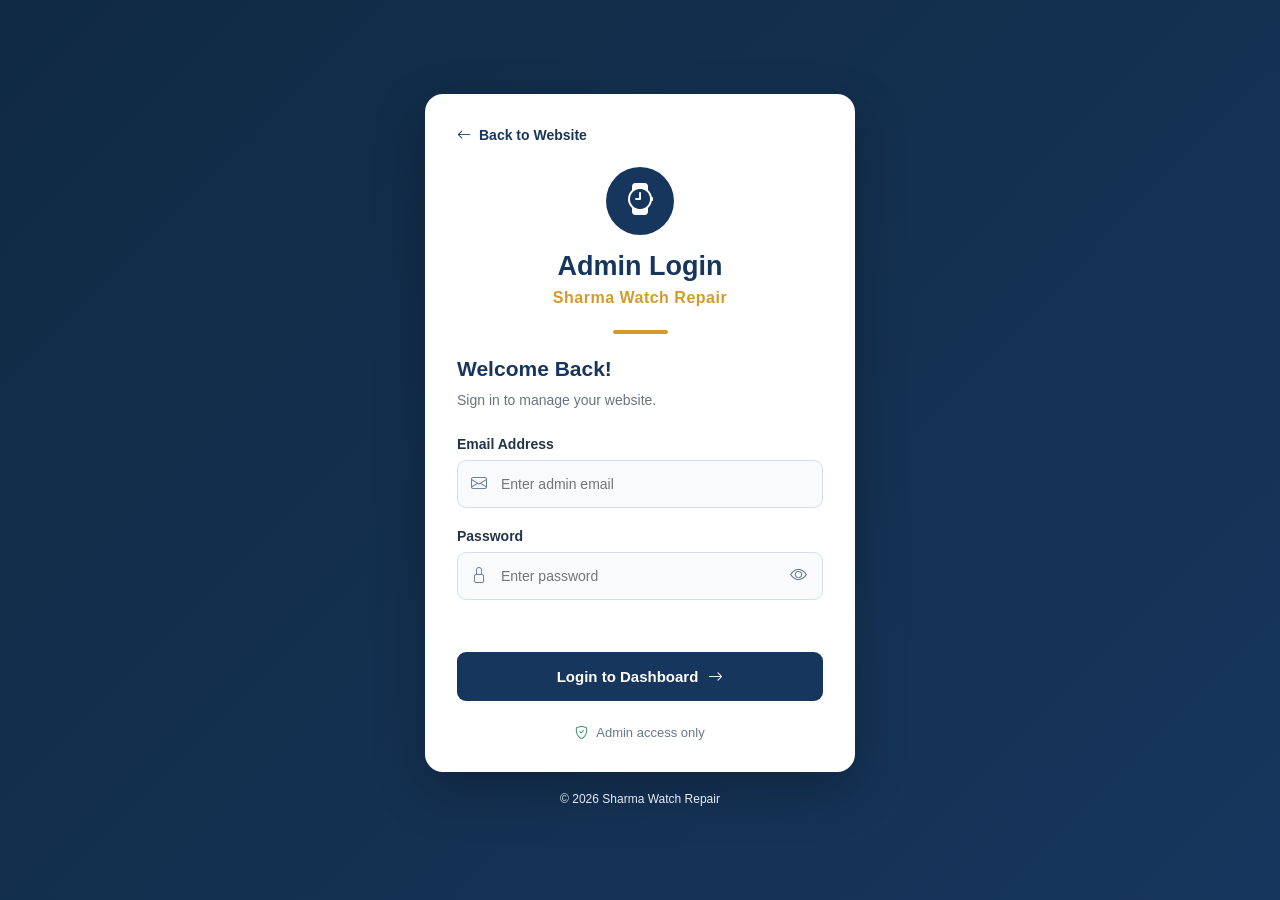
==== admin/dashboard.html @ 1440510a "Add admin login and dashboard" ====
<!DOCTYPE html>
<html lang="en">
<head>
    <meta charset="UTF-8">
    <meta name="viewport" content="width=device-width, initial-scale=1.0">
    <title>Admin Dashboard | Sharma Watch Repair</title>

    <link rel="stylesheet"
          href="https://cdn.jsdelivr.net/npm/bootstrap-icons@1.11.3/font/bootstrap-icons.min.css">

    <link rel="stylesheet" href="dashboard.css">
    <script src="admin.js" defer></script>
</head>
<body class="dashboard-page">

    <header class="dashboard-header">
        <a href="../index.html" class="dashboard-brand">
            <span class="dashboard-logo">
                <i class="bi bi-watch"></i>
            </span>
            <span>
                <strong>Sharma Watch Repair</strong>
                <small>Admin Panel</small>
            </span>
        </a>

        <button type="button" id="logoutButton" class="logout-button">
            <i class="bi bi-box-arrow-right"></i>
            Logout
        </button>
    </header>

    <main class="dashboard-main">
        <section class="dashboard-welcome">
            <p class="welcome-label">ADMIN PANEL</p>
            <h1>Welcome to Dashboard</h1>
            <p>
                Manage your watch repair website from one place.
            </p>
        </section>

        <section class="dashboard-grid" aria-label="Admin options">

            <article class="dashboard-card">
                <div class="dashboard-card-icon icon-blue">
                    <i class="bi bi-images"></i>
                </div>
                <h2>Manage Gallery</h2>
                <p>View and organize your watch gallery.</p>
                <span class="card-status">Demo section</span>
            </article>

            <article class="dashboard-card">
                <div class="dashboard-card-icon icon-gold">
                    <i class="bi bi-tools"></i>
                </div>
                <h2>Repair Services</h2>
                <p>Review the services displayed on your website.</p>
                <span class="card-status">Demo section</span>
            </article>

            <article class="dashboard-card">
                <div class="dashboard-card-icon icon-green">
                    <i class="bi bi-telephone"></i>
                </div>
                <h2>Contact Details</h2>
                <p>Review your website contact information.</p>
                <span class="card-status">Demo section</span>
            </article>

            <article class="dashboard-card">
                <div class="dashboard-card-icon icon-purple">
                    <i class="bi bi-gear"></i>
                </div>
                <h2>Website Settings</h2>
                <p>Plan changes to your website settings.</p>
                <span class="card-status">Demo section</span>
            </article>

        </section>

        <div class="demo-notice">
            <i class="bi bi-info-circle"></i>
            <p>
                <strong>Demo Dashboard:</strong>
                These cards are currently for display only.
                Gallery updates and other management features are not connected yet.
            </p>
        </div>
    </main>

    <footer class="dashboard-footer">
        &copy; 2026 Sharma Watch Repair. All rights reserved.
    </footer>

</body>
</html>
---- admin/dashboard.css ----
/* ===== Dashboard Page ===== */
* {
    box-sizing: border-box;
    margin: 0;
    padding: 0;
}

body.dashboard-page {
    min-height: 100vh;
    display: flex;
    flex-direction: column;
    font-family: Arial, Helvetica, sans-serif;
    background: #f3f6fa;
    color: #243447;
}

.dashboard-header {
    min-height: 82px;
    padding: 15px 6%;
    display: flex;
    align-items: center;
    justify-content: space-between;
    gap: 20px;
    background: #17365d;
    color: #ffffff;
    box-shadow: 0 3px 12px rgba(0, 0, 0, 0.12);
}

.dashboard-brand {
    display: flex;
    align-items: center;
    gap: 13px;
    color: #ffffff;
    text-decoration: none;
}

.dashboard-logo {
    width: 48px;
    height: 48px;
    display: flex;
    align-items: center;
    justify-content: center;
    background: #d49a2a;
    color: #102a43;
    border-radius: 12px;
    font-size: 25px;
}

.dashboard-brand strong,
.dashboard-brand small {
    display: block;
}

.dashboard-brand strong {
    font-size: 17px;
}

.dashboard-brand small {
    margin-top: 5px;
    color: #d8e3ef;
    font-size: 12px;
}

.logout-button {
    padding: 11px 16px;
    display: inline-flex;
    align-items: center;
    gap: 8px;
    border: 1px solid rgba(255, 255, 255, 0.45);
    border-radius: 8px;
    background: transparent;
    color: #ffffff;
    font-weight: 700;
    cursor: pointer;
    transition: background 0.2s, color 0.2s;
}

.logout-button:hover {
    background: #d49a2a;
    border-color: #d49a2a;
    color: #102a43;
}

.dashboard-main {
    width: 100%;
    max-width: 1250px;
    margin: 0 auto;
    padding: 45px 24px;
    flex: 1;
}

.dashboard-welcome {
    margin-bottom: 32px;
}

.welcome-label {
    margin-bottom: 10px;
    color: #b17a13;
    font-size: 12px;
    font-weight: 800;
    letter-spacing: 2px;
}

.dashboard-welcome h1 {
    margin-bottom: 12px;
    color: #17365d;
    font-size: clamp(26px, 4vw, 35px);
}

.dashboard-welcome > p:last-child {
    color: #6b7787;
    line-height: 1.7;
}

.dashboard-grid {
    display: grid;
    grid-template-columns: repeat(4, minmax(0, 1fr));
    gap: 22px;
}

.dashboard-card {
    min-height: 225px;
    padding: 25px 22px;
    background: #ffffff;
    border: 1px solid #e5eaf1;
    border-radius: 14px;
    box-shadow: 0 5px 18px rgba(23, 54, 93, 0.06);
    transition: transform 0.25s, box-shadow 0.25s;
}

.dashboard-card:hover {
    transform: translateY(-5px);
    box-shadow: 0 12px 28px rgba(23, 54, 93, 0.12);
}

.dashboard-card-icon {
    width: 52px;
    height: 52px;
    margin-bottom: 20px;
    display: flex;
    align-items: center;
    justify-content: center;
    border-radius: 12px;
    font-size: 25px;
}

.icon-blue {
    background: #e4efff;
    color: #235db0;
}

.icon-gold {
    background: #fff2d7;
    color: #a76e00;
}

.icon-green {
    background: #e0f6e9;
    color: #218653;
}

.icon-purple {
    background: #efe7ff;
    color: #7146b5;
}

.dashboard-card h2 {
    margin-bottom: 10px;
    color: #17365d;
    font-size: 18px;
}

.dashboard-card p {
    margin-bottom: 18px;
    color: #6b7787;
    font-size: 13px;
    line-height: 1.7;
}

.card-status {
    display: inline-block;
    padding: 6px 9px;
    border-radius: 5px;
    background: #f0f3f7;
    color: #647184;
    font-size: 11px;
    font-weight: 700;
}

.demo-notice {
    margin-top: 30px;
    padding: 18px;
    display: flex;
    align-items: flex-start;
    gap: 12px;
    background: #fff8e8;
    border: 1px solid #f1dfb8;
    border-radius: 10px;
    color: #71541b;
}

.demo-notice > i {
    margin-top: 2px;
    font-size: 20px;
}

.demo-notice p {
    font-size: 13px;
    line-height: 1.7;
}

.dashboard-footer {
    padding: 20px;
    background: #ffffff;
    color: #6b7787;
    text-align: center;
    font-size: 12px;
    border-top: 1px solid #e5eaf1;
}

/* Tablet */
@media (max-width: 1000px) {
    .dashboard-grid {
        grid-template-columns: repeat(2, minmax(0, 1fr));
    }
}

/* Mobile */
@media (max-width: 560px) {
    .dashboard-header {
        padding: 14px 16px;
    }

    .dashboard-brand {
        gap: 9px;
    }

    .dashboard-brand strong {
        font-size: 13px;
    }

    .dashboard-logo {
        width: 40px;
        height: 40px;
        font-size: 21px;
    }

    .logout-button {
        padding: 10px;
        font-size: 12px;
    }

    .dashboard-main {
        padding: 30px 16px;
    }

    .dashboard-grid {
        grid-template-columns: 1fr;
        gap: 16px;
    }

    .dashboard-card {
        min-height: auto;
    }
}
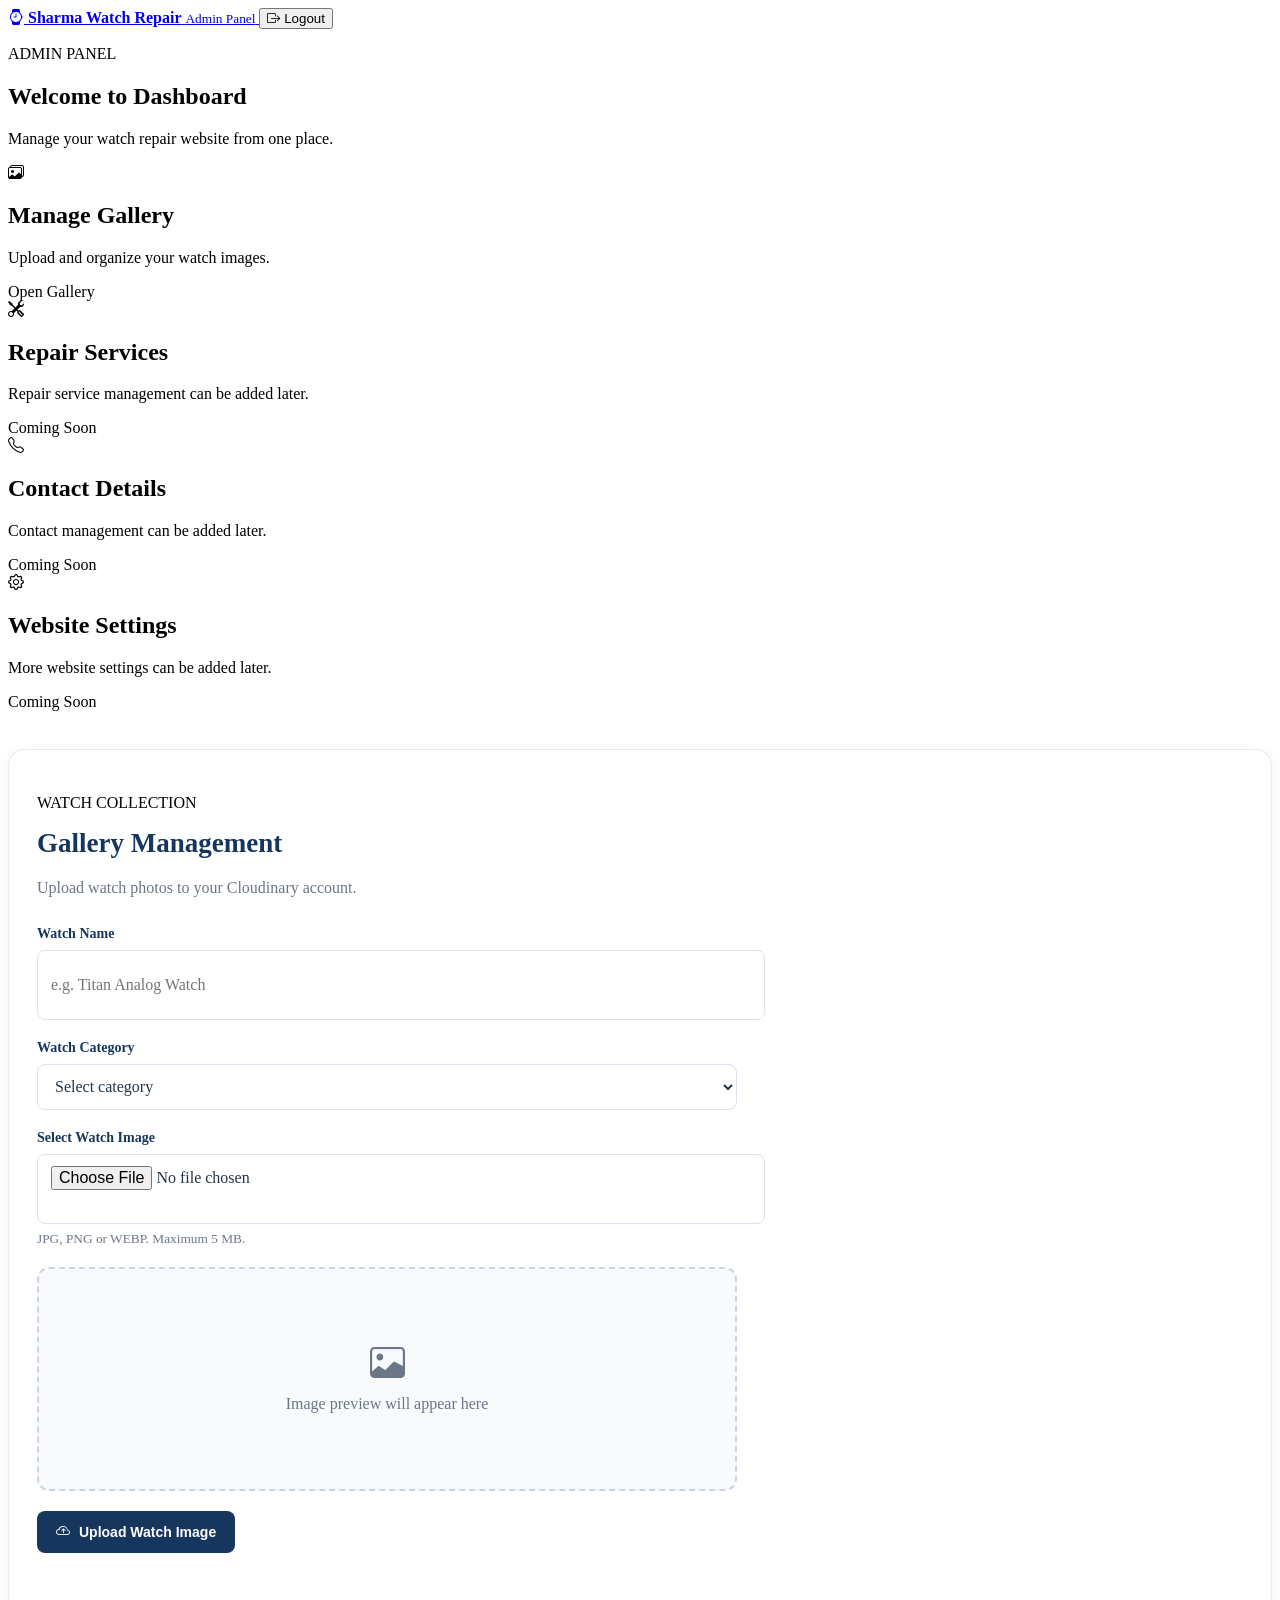
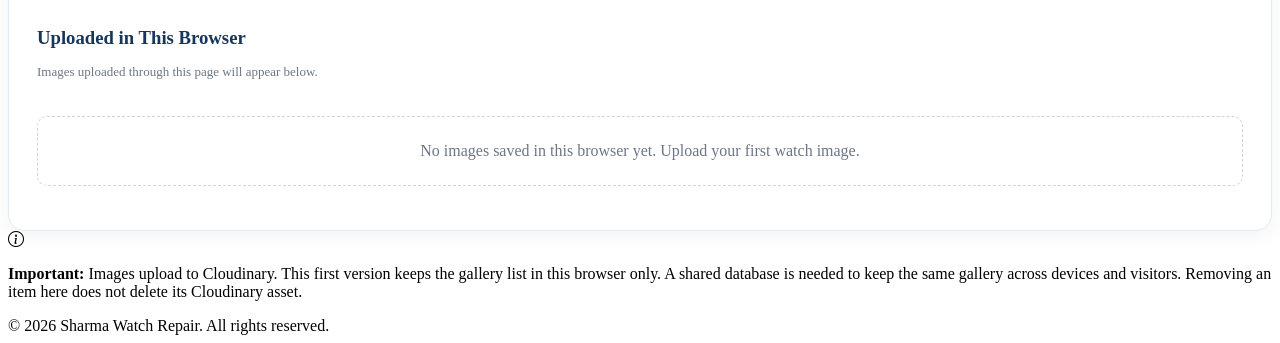
==== commit 6eafd756: "Wesite Update" ====
--- a/admin/dashboard.html
+++ b/admin/dashboard.html
@@ -1,9 +1,9 @@
-
 <!DOCTYPE html>
 <html lang="en">
 <head>
     <meta charset="UTF-8">
     <meta name="viewport" content="width=device-width, initial-scale=1.0">
+
     <title>Admin Dashboard | Sharma Watch Repair</title>
 
     <link rel="stylesheet"
@@ -26,8 +26,7 @@
         </a>
 
         <button type="button" id="logoutButton" class="logout-button">
-            <i class="bi bi-box-arrow-right"></i>
-            Logout
+            <i class="bi bi-box-arrow-right"></i> Logout
         </button>
     </header>
 
@@ -35,29 +34,26 @@
         <section class="dashboard-welcome">
             <p class="welcome-label">ADMIN PANEL</p>
             <h1>Welcome to Dashboard</h1>
-            <p>
-                Manage your watch repair website from one place.
-            </p>
+            <p>Manage your watch repair website from one place.</p>
         </section>
 
         <section class="dashboard-grid" aria-label="Admin options">
-
-            <article class="dashboard-card">
+            <a href="#galleryManager" class="dashboard-card gallery-card">
                 <div class="dashboard-card-icon icon-blue">
                     <i class="bi bi-images"></i>
                 </div>
                 <h2>Manage Gallery</h2>
-                <p>View and organize your watch gallery.</p>
-                <span class="card-status">Demo section</span>
-            </article>
+                <p>Upload and organize your watch images.</p>
+                <span class="card-status">Open Gallery</span>
+            </a>
 
             <article class="dashboard-card">
                 <div class="dashboard-card-icon icon-gold">
                     <i class="bi bi-tools"></i>
                 </div>
                 <h2>Repair Services</h2>
-                <p>Review the services displayed on your website.</p>
-                <span class="card-status">Demo section</span>
+                <p>Repair service management can be added later.</p>
+                <span class="card-status">Coming Soon</span>
             </article>
 
             <article class="dashboard-card">
@@ -65,8 +61,8 @@
                     <i class="bi bi-telephone"></i>
                 </div>
                 <h2>Contact Details</h2>
-                <p>Review your website contact information.</p>
-                <span class="card-status">Demo section</span>
+                <p>Contact management can be added later.</p>
+                <span class="card-status">Coming Soon</span>
             </article>
 
             <article class="dashboard-card">
@@ -74,18 +70,82 @@
                     <i class="bi bi-gear"></i>
                 </div>
                 <h2>Website Settings</h2>
-                <p>Plan changes to your website settings.</p>
-                <span class="card-status">Demo section</span>
+                <p>More website settings can be added later.</p>
+                <span class="card-status">Coming Soon</span>
             </article>
+        </section>
 
+        <section class="gallery-manager" id="galleryManager">
+            <div class="gallery-heading">
+                <div>
+                    <p class="welcome-label">WATCH COLLECTION</p>
+                    <h2>Gallery Management</h2>
+                    <p>Upload watch photos to your Cloudinary account.</p>
+                </div>
+            </div>
+
+            <form id="galleryForm" class="gallery-form">
+                <div class="form-group">
+                    <label for="watchName">Watch Name</label>
+                    <input
+                        type="text"
+                        id="watchName"
+                        placeholder="e.g. Titan Analog Watch"
+                        maxlength="80"
+                        required>
+                </div>
+
+                <div class="form-group">
+                    <label for="watchCategory">Watch Category</label>
+                    <select id="watchCategory" required>
+                        <option value="">Select category</option>
+                        <option value="Timex">Timex</option>
+                        <option value="Titan">Titan</option>
+                        <option value="Sonata">Sonata</option>
+                        <option value="Wall Watches">Wall Watches</option>
+                    </select>
+                </div>
+
+                <div class="form-group">
+                    <label for="watchImage">Select Watch Image</label>
+                    <input
+                        type="file"
+                        id="watchImage"
+                        accept="image/jpeg,image/png,image/webp"
+                        required>
+                    <small>JPG, PNG or WEBP. Maximum 5 MB.</small>
+                </div>
+
+                <div class="image-preview" id="imagePreview">
+                    <i class="bi bi-image"></i>
+                    <span>Image preview will appear here</span>
+                </div>
+
+                <button type="submit" class="upload-button" id="uploadButton">
+                    <i class="bi bi-cloud-arrow-up"></i>
+                    Upload Watch Image
+                </button>
+
+                <p id="galleryMessage" class="gallery-message"
+                   role="status" aria-live="polite"></p>
+            </form>
+
+            <div class="gallery-list-heading">
+                <h3>Uploaded in This Browser</h3>
+                <p>Images uploaded through this page will appear below.</p>
+            </div>
+
+            <div id="galleryList" class="gallery-list"></div>
         </section>
 
         <div class="demo-notice">
             <i class="bi bi-info-circle"></i>
             <p>
-                <strong>Demo Dashboard:</strong>
-                These cards are currently for display only.
-                Gallery updates and other management features are not connected yet.
+                <strong>Important:</strong>
+                Images upload to Cloudinary. This first version keeps the
+                gallery list in this browser only. A shared database is
+                needed to keep the same gallery across devices and visitors.
+                Removing an item here does not delete its Cloudinary asset.
             </p>
         </div>
     </main>
--- a/admin/dashboard.css
+++ b/admin/dashboard.css
@@ -1,266 +1,231 @@
-
-/* ===== Dashboard Page ===== */
-* {
-    box-sizing: border-box;
-    margin: 0;
-    padding: 0;
-}
-
-body.dashboard-page {
-    min-height: 100vh;
+/* ===== Gallery Management ===== */
+
+.gallery-card {
+    display: block;
+    color: inherit;
+    text-decoration: none;
+}
+
+.gallery-manager {
+    margin-top: 38px;
+    padding: 28px;
+    background: #ffffff;
+    border: 1px solid #e5eaf1;
+    border-radius: 16px;
+    box-shadow: 0 5px 18px rgba(23, 54, 93, 0.06);
+    scroll-margin-top: 25px;
+}
+
+.gallery-heading h2 {
+    margin: 8px 0;
+    color: #17365d;
+    font-size: 27px;
+}
+
+.gallery-heading p:not(.welcome-label) {
+    color: #6b7787;
+    line-height: 1.6;
+}
+
+.gallery-form {
+    max-width: 700px;
+    margin-top: 25px;
+}
+
+.form-group {
+    margin-bottom: 20px;
+}
+
+.form-group label {
+    display: block;
+    margin-bottom: 8px;
+    color: #17365d;
+    font-weight: 700;
+    font-size: 14px;
+}
+
+.form-group input,
+.form-group select {
+    width: 100%;
+    min-height: 46px;
+    padding: 11px 13px;
+    border: 1px solid #d8e0eb;
+    border-radius: 8px;
+    background: #ffffff;
+    color: #243447;
+    font: inherit;
+}
+
+.form-group input:focus,
+.form-group select:focus {
+    outline: 2px solid #d49a2a;
+    outline-offset: 2px;
+}
+
+.form-group small {
+    display: block;
+    margin-top: 7px;
+    color: #6b7787;
+}
+
+.image-preview {
+    min-height: 180px;
+    margin-bottom: 20px;
+    padding: 20px;
     display: flex;
     flex-direction: column;
-    font-family: Arial, Helvetica, sans-serif;
-    background: #f3f6fa;
-    color: #243447;
-}
-
-.dashboard-header {
-    min-height: 82px;
-    padding: 15px 6%;
-    display: flex;
     align-items: center;
-    justify-content: space-between;
-    gap: 20px;
+    justify-content: center;
+    gap: 10px;
+    border: 2px dashed #cbd5e1;
+    border-radius: 12px;
+    background: #f8fafc;
+    color: #6b7787;
+    text-align: center;
+}
+
+.image-preview > i {
+    font-size: 35px;
+}
+
+.image-preview img {
+    display: block;
+    max-width: 100%;
+    width: auto;
+    max-height: 260px;
+    object-fit: contain;
+    border-radius: 8px;
+}
+
+.upload-button {
+    padding: 13px 19px;
+    display: inline-flex;
+    align-items: center;
+    justify-content: center;
+    gap: 9px;
+    border: none;
+    border-radius: 8px;
     background: #17365d;
     color: #ffffff;
-    box-shadow: 0 3px 12px rgba(0, 0, 0, 0.12);
-}
-
-.dashboard-brand {
-    display: flex;
-    align-items: center;
-    gap: 13px;
-    color: #ffffff;
-    text-decoration: none;
-}
-
-.dashboard-logo {
-    width: 48px;
-    height: 48px;
-    display: flex;
-    align-items: center;
-    justify-content: center;
-    background: #d49a2a;
-    color: #102a43;
-    border-radius: 12px;
-    font-size: 25px;
-}
-
-.dashboard-brand strong,
-.dashboard-brand small {
-    display: block;
-}
-
-.dashboard-brand strong {
-    font-size: 17px;
-}
-
-.dashboard-brand small {
-    margin-top: 5px;
-    color: #d8e3ef;
-    font-size: 12px;
-}
-
-.logout-button {
-    padding: 11px 16px;
-    display: inline-flex;
-    align-items: center;
-    gap: 8px;
-    border: 1px solid rgba(255, 255, 255, 0.45);
-    border-radius: 8px;
-    background: transparent;
-    color: #ffffff;
+    font-size: 14px;
     font-weight: 700;
     cursor: pointer;
-    transition: background 0.2s, color 0.2s;
-}
-
-.logout-button:hover {
-    background: #d49a2a;
-    border-color: #d49a2a;
-    color: #102a43;
-}
-
-.dashboard-main {
+}
+
+.upload-button:hover {
+    background: #102a43;
+}
+
+.upload-button:disabled {
+    opacity: 0.65;
+    cursor: wait;
+}
+
+.gallery-message {
+    min-height: 24px;
+    margin-top: 15px;
+    font-size: 14px;
+    line-height: 1.6;
+    overflow-wrap: anywhere;
+}
+
+.gallery-list-heading {
+    margin-top: 35px;
+    margin-bottom: 18px;
+}
+
+.gallery-list-heading h3 {
+    margin-bottom: 8px;
+    color: #17365d;
+}
+
+.gallery-list-heading p {
+    color: #6b7787;
+    font-size: 13px;
+    line-height: 1.6;
+}
+
+.gallery-list {
+    display: grid;
+    grid-template-columns: repeat(3, minmax(0, 1fr));
+    gap: 18px;
+}
+
+.gallery-item {
+    min-width: 0;
+    overflow: hidden;
+    border: 1px solid #e5eaf1;
+    border-radius: 12px;
+    background: #ffffff;
+}
+
+.gallery-item img {
     width: 100%;
-    max-width: 1250px;
-    margin: 0 auto;
-    padding: 45px 24px;
-    flex: 1;
-}
-
-.dashboard-welcome {
-    margin-bottom: 32px;
-}
-
-.welcome-label {
-    margin-bottom: 10px;
-    color: #b17a13;
-    font-size: 12px;
-    font-weight: 800;
-    letter-spacing: 2px;
-}
-
-.dashboard-welcome h1 {
+    height: 190px;
+    display: block;
+    object-fit: contain;
+    background: #f8fafc;
+}
+
+.gallery-item-info {
+    padding: 14px;
+}
+
+.gallery-item-info h4 {
+    margin-bottom: 7px;
+    color: #17365d;
+    overflow-wrap: anywhere;
+}
+
+.gallery-item-info p {
     margin-bottom: 12px;
-    color: #17365d;
-    font-size: clamp(26px, 4vw, 35px);
-}
-
-.dashboard-welcome > p:last-child {
-    color: #6b7787;
-    line-height: 1.7;
-}
-
-.dashboard-grid {
-    display: grid;
-    grid-template-columns: repeat(4, minmax(0, 1fr));
-    gap: 22px;
-}
-
-.dashboard-card {
-    min-height: 225px;
-    padding: 25px 22px;
-    background: #ffffff;
-    border: 1px solid #e5eaf1;
-    border-radius: 14px;
-    box-shadow: 0 5px 18px rgba(23, 54, 93, 0.06);
-    transition: transform 0.25s, box-shadow 0.25s;
-}
-
-.dashboard-card:hover {
-    transform: translateY(-5px);
-    box-shadow: 0 12px 28px rgba(23, 54, 93, 0.12);
-}
-
-.dashboard-card-icon {
-    width: 52px;
-    height: 52px;
-    margin-bottom: 20px;
-    display: flex;
-    align-items: center;
-    justify-content: center;
-    border-radius: 12px;
-    font-size: 25px;
-}
-
-.icon-blue {
-    background: #e4efff;
-    color: #235db0;
-}
-
-.icon-gold {
-    background: #fff2d7;
-    color: #a76e00;
-}
-
-.icon-green {
-    background: #e0f6e9;
-    color: #218653;
-}
-
-.icon-purple {
-    background: #efe7ff;
-    color: #7146b5;
-}
-
-.dashboard-card h2 {
-    margin-bottom: 10px;
-    color: #17365d;
-    font-size: 18px;
-}
-
-.dashboard-card p {
-    margin-bottom: 18px;
     color: #6b7787;
     font-size: 13px;
-    line-height: 1.7;
-}
-
-.card-status {
-    display: inline-block;
-    padding: 6px 9px;
-    border-radius: 5px;
-    background: #f0f3f7;
-    color: #647184;
-    font-size: 11px;
+}
+
+.remove-gallery-item {
+    padding: 9px 12px;
+    border: 1px solid #f0caca;
+    border-radius: 7px;
+    background: #fff0f0;
+    color: #b42318;
     font-weight: 700;
-}
-
-.demo-notice {
-    margin-top: 30px;
-    padding: 18px;
-    display: flex;
-    align-items: flex-start;
-    gap: 12px;
-    background: #fff8e8;
-    border: 1px solid #f1dfb8;
+    cursor: pointer;
+}
+
+.remove-gallery-item:hover {
+    background: #ffe0e0;
+}
+
+.empty-gallery {
+    grid-column: 1 / -1;
+    padding: 25px;
+    border: 1px dashed #cbd5e1;
     border-radius: 10px;
-    color: #71541b;
-}
-
-.demo-notice > i {
-    margin-top: 2px;
-    font-size: 20px;
-}
-
-.demo-notice p {
-    font-size: 13px;
-    line-height: 1.7;
-}
-
-.dashboard-footer {
-    padding: 20px;
-    background: #ffffff;
     color: #6b7787;
     text-align: center;
-    font-size: 12px;
-    border-top: 1px solid #e5eaf1;
-}
-
-/* Tablet */
-@media (max-width: 1000px) {
-    .dashboard-grid {
+}
+
+@media (max-width: 800px) {
+    .gallery-list {
         grid-template-columns: repeat(2, minmax(0, 1fr));
     }
 }
 
-/* Mobile */
 @media (max-width: 560px) {
-    .dashboard-header {
-        padding: 14px 16px;
-    }
-
-    .dashboard-brand {
-        gap: 9px;
-    }
-
-    .dashboard-brand strong {
-        font-size: 13px;
-    }
-
-    .dashboard-logo {
-        width: 40px;
-        height: 40px;
-        font-size: 21px;
-    }
-
-    .logout-button {
-        padding: 10px;
-        font-size: 12px;
-    }
-
-    .dashboard-main {
-        padding: 30px 16px;
-    }
-
-    .dashboard-grid {
+    .gallery-manager {
+        padding: 18px;
+    }
+
+    .gallery-heading h2 {
+        font-size: 23px;
+    }
+
+    .gallery-list {
         grid-template-columns: 1fr;
-        gap: 16px;
-    }
-
-    .dashboard-card {
-        min-height: auto;
-    }
-}
+    }
+
+    .upload-button {
+        width: 100%;
+    }
+}
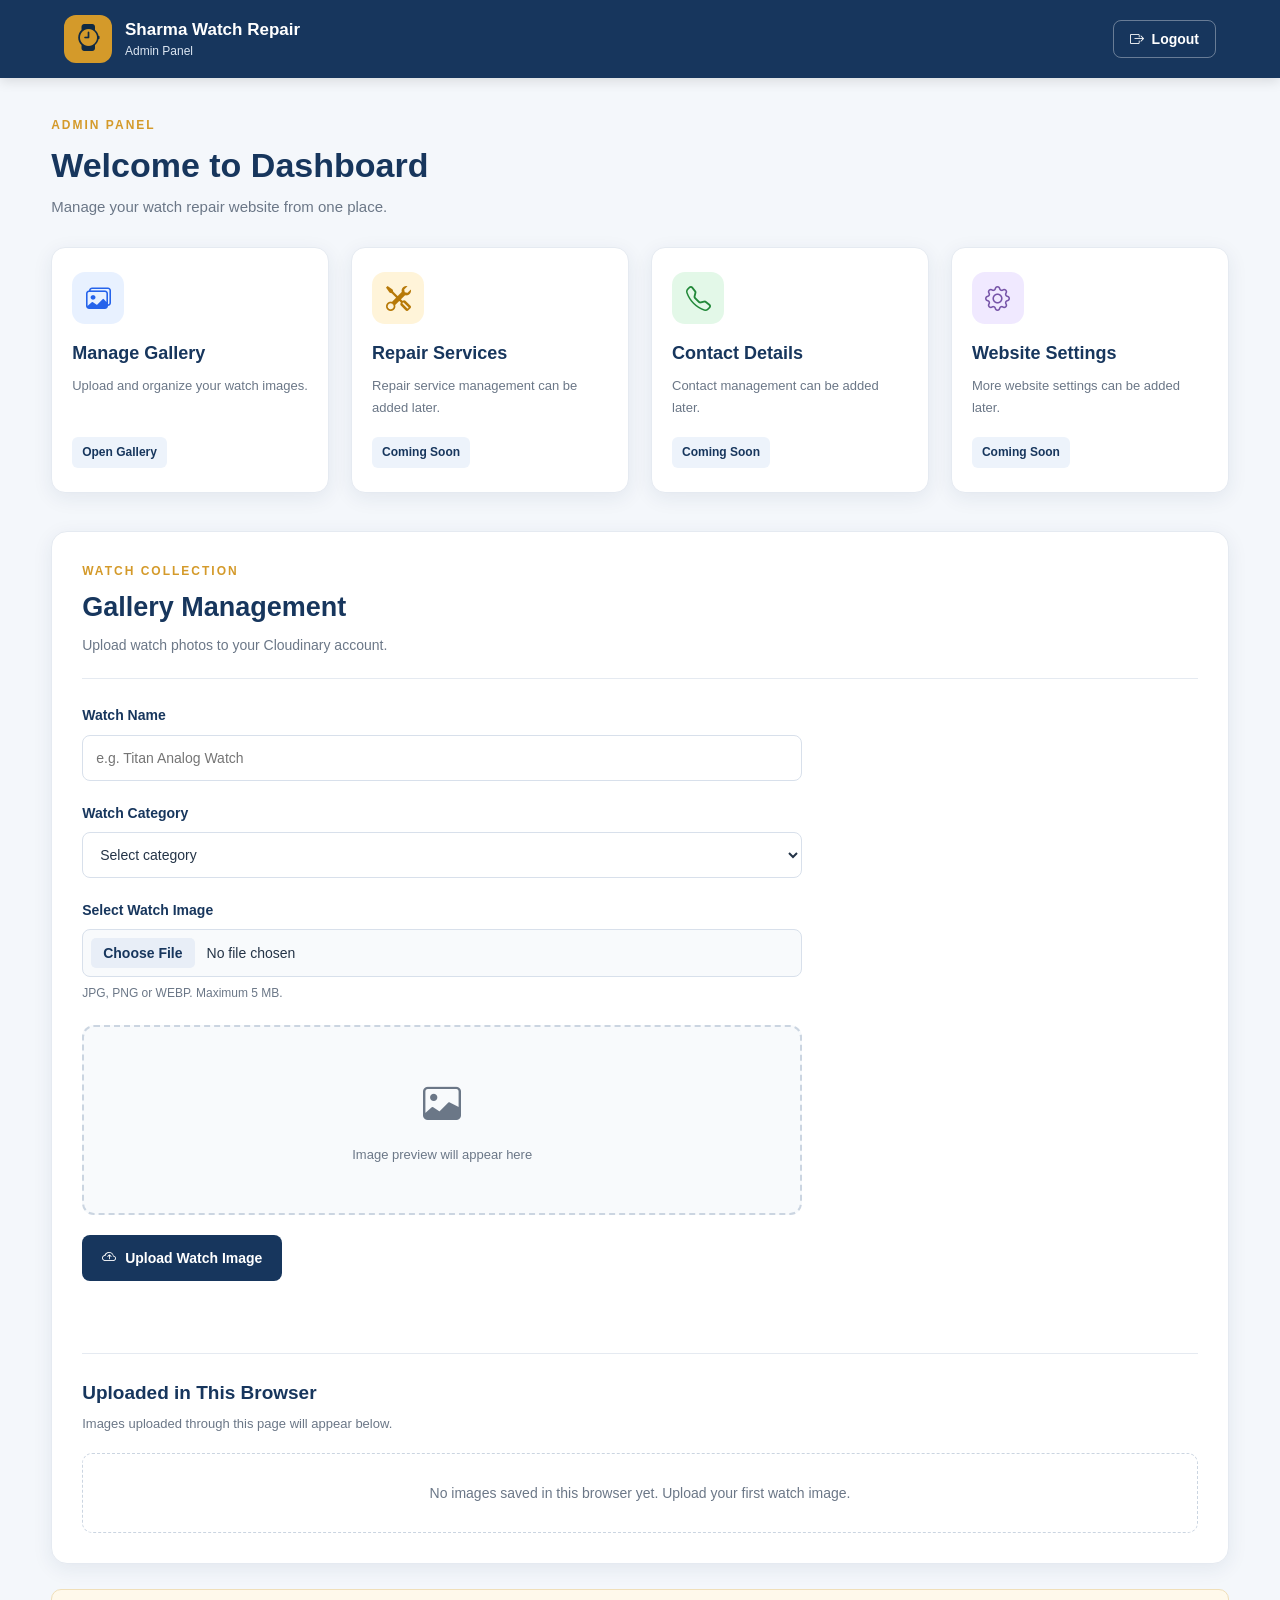
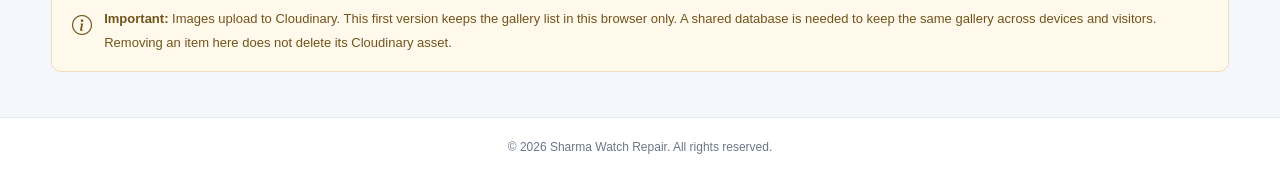
==== commit 0ba9594d: "Website Update" ====
--- a/admin/dashboard.html
+++ b/admin/dashboard.html
@@ -1,17 +1,18 @@
 <!DOCTYPE html>
 <html lang="en">
+
 <head>
     <meta charset="UTF-8">
     <meta name="viewport" content="width=device-width, initial-scale=1.0">
 
     <title>Admin Dashboard | Sharma Watch Repair</title>
 
-    <link rel="stylesheet"
-          href="https://cdn.jsdelivr.net/npm/bootstrap-icons@1.11.3/font/bootstrap-icons.min.css">
+    <link rel="stylesheet" href="https://cdn.jsdelivr.net/npm/bootstrap-icons@1.11.3/font/bootstrap-icons.min.css">
 
     <link rel="stylesheet" href="dashboard.css">
     <script src="admin.js" defer></script>
 </head>
+
 <body class="dashboard-page">
 
     <header class="dashboard-header">
@@ -87,12 +88,7 @@
             <form id="galleryForm" class="gallery-form">
                 <div class="form-group">
                     <label for="watchName">Watch Name</label>
-                    <input
-                        type="text"
-                        id="watchName"
-                        placeholder="e.g. Titan Analog Watch"
-                        maxlength="80"
-                        required>
+                    <input type="text" id="watchName" placeholder="e.g. Titan Analog Watch" maxlength="80" required>
                 </div>
 
                 <div class="form-group">
@@ -108,11 +104,7 @@
 
                 <div class="form-group">
                     <label for="watchImage">Select Watch Image</label>
-                    <input
-                        type="file"
-                        id="watchImage"
-                        accept="image/jpeg,image/png,image/webp"
-                        required>
+                    <input type="file" id="watchImage" accept="image/jpeg,image/png,image/webp" required>
                     <small>JPG, PNG or WEBP. Maximum 5 MB.</small>
                 </div>
 
@@ -126,8 +118,7 @@
                     Upload Watch Image
                 </button>
 
-                <p id="galleryMessage" class="gallery-message"
-                   role="status" aria-live="polite"></p>
+                <p id="galleryMessage" class="gallery-message" role="status" aria-live="polite"></p>
             </form>
 
             <div class="gallery-list-heading">
@@ -155,4 +146,5 @@
     </footer>
 
 </body>
-</html>
+
+</html>
--- a/admin/dashboard.css
+++ b/admin/dashboard.css
@@ -1,47 +1,273 @@
-/* ===== Gallery Management ===== */
-
+/* ==============================
+   SHARMA WATCH REPAIR
+   ADMIN DASHBOARD CSS
+================================ */
+
+/* 1. Global Reset */
+* {
+    margin: 0;
+    padding: 0;
+    box-sizing: border-box;
+}
+
+:root {
+    --navy: #17365d;
+    --navy-dark: #102a43;
+    --gold: #d49a2a;
+    --green: #218838;
+    --purple: #7654a8;
+    --text: #243447;
+    --muted: #6b7787;
+    --border: #e5eaf1;
+    --light: #f4f7fb;
+    --white: #ffffff;
+    --shadow: 0 5px 20px rgba(23, 54, 93, 0.08);
+}
+
+html {
+    scroll-behavior: smooth;
+}
+
+body.dashboard-page {
+    min-height: 100vh;
+    background: var(--light);
+    color: var(--text);
+    font-family: Arial, Helvetica, sans-serif;
+    line-height: 1.6;
+}
+
+/* 2. Dashboard Header */
+.dashboard-header {
+    width: 100%;
+    min-height: 78px;
+    padding: 14px 5%;
+    display: flex;
+    align-items: center;
+    justify-content: space-between;
+    gap: 20px;
+    background: var(--navy);
+    color: var(--white);
+    box-shadow: 0 3px 12px rgba(0, 0, 0, 0.12);
+}
+
+.dashboard-brand {
+    display: flex;
+    align-items: center;
+    gap: 13px;
+    color: var(--white);
+    text-decoration: none;
+}
+
+.dashboard-logo {
+    width: 48px;
+    height: 48px;
+    display: flex;
+    align-items: center;
+    justify-content: center;
+    border-radius: 12px;
+    background: var(--gold);
+    color: var(--navy-dark);
+    font-size: 27px;
+}
+
+.dashboard-brand strong,
+.dashboard-brand small {
+    display: block;
+}
+
+.dashboard-brand strong {
+    font-size: 17px;
+    line-height: 1.5;
+}
+
+.dashboard-brand small {
+    color: #dce6f2;
+    font-size: 12px;
+}
+
+.logout-button {
+    display: inline-flex;
+    align-items: center;
+    justify-content: center;
+    gap: 8px;
+    padding: 10px 16px;
+    border: 1px solid rgba(255, 255, 255, 0.35);
+    border-radius: 8px;
+    background: transparent;
+    color: var(--white);
+    font-size: 14px;
+    font-weight: 700;
+    cursor: pointer;
+    transition: background 0.2s, color 0.2s;
+}
+
+.logout-button:hover {
+    background: var(--white);
+    color: var(--navy);
+}
+
+/* 3. Main Container */
+.dashboard-main {
+    width: min(1200px, 92%);
+    margin: 0 auto;
+    padding: 38px 0 45px;
+}
+
+/* 4. Welcome Section */
+.dashboard-welcome {
+    margin-bottom: 28px;
+}
+
+.welcome-label {
+    margin-bottom: 8px;
+    color: var(--gold);
+    font-size: 12px;
+    font-weight: 800;
+    letter-spacing: 2px;
+}
+
+.dashboard-welcome h1 {
+    margin-bottom: 8px;
+    color: var(--navy);
+    font-size: clamp(25px, 4vw, 34px);
+    line-height: 1.3;
+}
+
+.dashboard-welcome > p:last-child {
+    color: var(--muted);
+    font-size: 15px;
+}
+
+/* 5. Dashboard Cards */
+.dashboard-grid {
+    display: grid;
+    grid-template-columns: repeat(4, minmax(0, 1fr));
+    gap: 22px;
+}
+
+.dashboard-card {
+    min-width: 0;
+    padding: 24px 20px;
+    display: flex;
+    flex-direction: column;
+    align-items: flex-start;
+    border: 1px solid var(--border);
+    border-radius: 14px;
+    background: var(--white);
+    color: var(--text);
+    text-decoration: none;
+    box-shadow: var(--shadow);
+    transition: transform 0.25s, box-shadow 0.25s;
+}
+
+.dashboard-card:hover {
+    transform: translateY(-5px);
+    box-shadow: 0 12px 28px rgba(23, 54, 93, 0.13);
+}
+
+.dashboard-card h2 {
+    margin: 17px 0 8px;
+    color: var(--navy);
+    font-size: 18px;
+    line-height: 1.4;
+}
+
+.dashboard-card > p {
+    margin-bottom: 18px;
+    color: var(--muted);
+    font-size: 13px;
+    line-height: 1.7;
+}
+
+.dashboard-card-icon {
+    width: 52px;
+    height: 52px;
+    display: flex;
+    align-items: center;
+    justify-content: center;
+    border-radius: 13px;
+    font-size: 25px;
+}
+
+.icon-blue {
+    background: #e8f1ff;
+    color: #2563eb;
+}
+
+.icon-gold {
+    background: #fff4d9;
+    color: #b77908;
+}
+
+.icon-green {
+    background: #e3f8e8;
+    color: #218838;
+}
+
+.icon-purple {
+    background: #f0e9ff;
+    color: var(--purple);
+}
+
+.card-status {
+    margin-top: auto;
+    padding: 6px 10px;
+    border-radius: 6px;
+    background: #edf3fb;
+    color: var(--navy);
+    font-size: 12px;
+    font-weight: 700;
+}
+
+/* 6. Gallery Manager */
 .gallery-card {
-    display: block;
-    color: inherit;
-    text-decoration: none;
+    cursor: pointer;
 }
 
 .gallery-manager {
     margin-top: 38px;
-    padding: 28px;
-    background: #ffffff;
-    border: 1px solid #e5eaf1;
+    padding: 30px;
+    border: 1px solid var(--border);
     border-radius: 16px;
-    box-shadow: 0 5px 18px rgba(23, 54, 93, 0.06);
+    background: var(--white);
+    box-shadow: var(--shadow);
     scroll-margin-top: 25px;
 }
 
+.gallery-heading {
+    padding-bottom: 22px;
+    border-bottom: 1px solid var(--border);
+}
+
 .gallery-heading h2 {
-    margin: 8px 0;
-    color: #17365d;
+    margin: 7px 0;
+    color: var(--navy);
     font-size: 27px;
+    line-height: 1.4;
 }
 
 .gallery-heading p:not(.welcome-label) {
-    color: #6b7787;
-    line-height: 1.6;
-}
-
+    color: var(--muted);
+    font-size: 14px;
+}
+
+/* 7. Gallery Form */
 .gallery-form {
-    max-width: 700px;
+    width: 100%;
+    max-width: 720px;
     margin-top: 25px;
 }
 
 .form-group {
-    margin-bottom: 20px;
+    margin-bottom: 21px;
 }
 
 .form-group label {
     display: block;
     margin-bottom: 8px;
-    color: #17365d;
+    color: var(--navy);
+    font-size: 14px;
     font-weight: 700;
-    font-size: 14px;
 }
 
 .form-group input,
@@ -51,25 +277,47 @@
     padding: 11px 13px;
     border: 1px solid #d8e0eb;
     border-radius: 8px;
-    background: #ffffff;
-    color: #243447;
-    font: inherit;
+    outline: none;
+    background: var(--white);
+    color: var(--text);
+    font-family: inherit;
+    font-size: 14px;
+    transition: border-color 0.2s, box-shadow 0.2s;
 }
 
 .form-group input:focus,
 .form-group select:focus {
-    outline: 2px solid #d49a2a;
-    outline-offset: 2px;
+    border-color: var(--gold);
+    box-shadow: 0 0 0 3px rgba(212, 154, 42, 0.15);
+}
+
+.form-group input[type="file"] {
+    padding: 8px;
+    background: #f8fafc;
+}
+
+.form-group input[type="file"]::file-selector-button {
+    margin-right: 12px;
+    padding: 7px 12px;
+    border: none;
+    border-radius: 5px;
+    background: #e8eef7;
+    color: var(--navy);
+    font-weight: 700;
+    cursor: pointer;
 }
 
 .form-group small {
     display: block;
     margin-top: 7px;
-    color: #6b7787;
-}
-
+    color: var(--muted);
+    font-size: 12px;
+}
+
+/* 8. Image Preview */
 .image-preview {
-    min-height: 180px;
+    width: 100%;
+    min-height: 190px;
     margin-bottom: 20px;
     padding: 20px;
     display: flex;
@@ -77,120 +325,144 @@
     align-items: center;
     justify-content: center;
     gap: 10px;
+    overflow: hidden;
     border: 2px dashed #cbd5e1;
     border-radius: 12px;
     background: #f8fafc;
-    color: #6b7787;
+    color: var(--muted);
     text-align: center;
 }
 
 .image-preview > i {
-    font-size: 35px;
+    font-size: 38px;
+}
+
+.image-preview span {
+    font-size: 13px;
 }
 
 .image-preview img {
     display: block;
+    width: auto;
     max-width: 100%;
-    width: auto;
-    max-height: 260px;
+    max-height: 280px;
     object-fit: contain;
     border-radius: 8px;
 }
 
+/* 9. Upload Button */
 .upload-button {
-    padding: 13px 19px;
+    min-height: 46px;
+    padding: 12px 20px;
     display: inline-flex;
     align-items: center;
     justify-content: center;
     gap: 9px;
     border: none;
     border-radius: 8px;
-    background: #17365d;
-    color: #ffffff;
+    background: var(--navy);
+    color: var(--white);
+    font-family: inherit;
     font-size: 14px;
     font-weight: 700;
     cursor: pointer;
+    transition: background 0.2s, transform 0.2s;
 }
 
 .upload-button:hover {
-    background: #102a43;
+    background: var(--navy-dark);
+    transform: translateY(-1px);
 }
 
 .upload-button:disabled {
     opacity: 0.65;
     cursor: wait;
-}
-
+    transform: none;
+}
+
+/* 10. Status Message */
 .gallery-message {
     min-height: 24px;
-    margin-top: 15px;
-    font-size: 14px;
+    margin-top: 13px;
+    color: var(--muted);
+    font-size: 13px;
     line-height: 1.6;
     overflow-wrap: anywhere;
 }
 
+/* 11. Uploaded Gallery List */
 .gallery-list-heading {
-    margin-top: 35px;
-    margin-bottom: 18px;
+    margin: 35px 0 18px;
+    padding-top: 24px;
+    border-top: 1px solid var(--border);
 }
 
 .gallery-list-heading h3 {
-    margin-bottom: 8px;
-    color: #17365d;
+    margin-bottom: 6px;
+    color: var(--navy);
+    font-size: 19px;
 }
 
 .gallery-list-heading p {
-    color: #6b7787;
+    color: var(--muted);
     font-size: 13px;
-    line-height: 1.6;
 }
 
 .gallery-list {
     display: grid;
     grid-template-columns: repeat(3, minmax(0, 1fr));
-    gap: 18px;
+    gap: 20px;
 }
 
 .gallery-item {
     min-width: 0;
     overflow: hidden;
-    border: 1px solid #e5eaf1;
+    border: 1px solid var(--border);
     border-radius: 12px;
-    background: #ffffff;
+    background: var(--white);
+    transition: box-shadow 0.2s, transform 0.2s;
+}
+
+.gallery-item:hover {
+    transform: translateY(-3px);
+    box-shadow: var(--shadow);
 }
 
 .gallery-item img {
     width: 100%;
-    height: 190px;
+    height: 200px;
     display: block;
     object-fit: contain;
     background: #f8fafc;
 }
 
 .gallery-item-info {
-    padding: 14px;
+    padding: 15px;
 }
 
 .gallery-item-info h4 {
     margin-bottom: 7px;
-    color: #17365d;
+    color: var(--navy);
+    font-size: 15px;
     overflow-wrap: anywhere;
 }
 
 .gallery-item-info p {
-    margin-bottom: 12px;
-    color: #6b7787;
-    font-size: 13px;
+    margin-bottom: 13px;
+    color: var(--muted);
+    font-size: 12px;
 }
 
 .remove-gallery-item {
-    padding: 9px 12px;
+    padding: 9px 13px;
     border: 1px solid #f0caca;
     border-radius: 7px;
     background: #fff0f0;
     color: #b42318;
+    font-size: 12px;
     font-weight: 700;
     cursor: pointer;
+    transition: background 0.2s;
 }
 
 .remove-gallery-item:hover {
@@ -199,21 +471,109 @@
 
 .empty-gallery {
     grid-column: 1 / -1;
-    padding: 25px;
+    padding: 28px 15px;
     border: 1px dashed #cbd5e1;
     border-radius: 10px;
-    color: #6b7787;
+    color: var(--muted);
+    font-size: 14px;
     text-align: center;
 }
 
-@media (max-width: 800px) {
+/* 12. Important Notice */
+.demo-notice {
+    margin-top: 25px;
+    padding: 17px 20px;
+    display: flex;
+    align-items: flex-start;
+    gap: 12px;
+    border: 1px solid #f0dfb9;
+    border-radius: 10px;
+    background: #fff9eb;
+    color: #71541c;
+}
+
+.demo-notice > i {
+    margin-top: 2px;
+    font-size: 20px;
+}
+
+.demo-notice p {
+    font-size: 13px;
+    line-height: 1.8;
+}
+
+/* 13. Footer */
+.dashboard-footer {
+    padding: 20px;
+    border-top: 1px solid var(--border);
+    background: var(--white);
+    color: var(--muted);
+    font-size: 12px;
+    text-align: center;
+}
+
+/* 14. Tablet */
+@media (max-width: 1000px) {
+    .dashboard-grid {
+        grid-template-columns: repeat(2, minmax(0, 1fr));
+    }
+
     .gallery-list {
         grid-template-columns: repeat(2, minmax(0, 1fr));
     }
 }
 
+/* 15. Mobile */
 @media (max-width: 560px) {
+    .dashboard-header {
+        padding: 13px 4%;
+        gap: 10px;
+    }
+
+    .dashboard-logo {
+        width: 40px;
+        height: 40px;
+        font-size: 23px;
+    }
+
+    .dashboard-brand {
+        gap: 9px;
+    }
+
+    .dashboard-brand strong {
+        font-size: 13px;
+    }
+
+    .dashboard-brand small {
+        font-size: 11px;
+    }
+
+    .logout-button {
+        padding: 9px 10px;
+        font-size: 12px;
+        white-space: nowrap;
+    }
+
+    .dashboard-main {
+        width: 92%;
+        padding-top: 27px;
+    }
+
+    .dashboard-welcome h1 {
+        font-size: 25px;
+    }
+
+    .dashboard-grid {
+        grid-template-columns: 1fr;
+        gap: 15px;
+    }
+
+    .dashboard-card {
+        padding: 20px;
+    }
+
     .gallery-manager {
+        margin-top: 25px;
         padding: 18px;
     }
 
@@ -223,9 +583,35 @@
 
     .gallery-list {
         grid-template-columns: 1fr;
+        gap: 15px;
+    }
+
+    .gallery-item img {
+        height: 220px;
     }
 
     .upload-button {
         width: 100%;
     }
-}
+
+    .demo-notice {
+        padding: 14px;
+    }
+}
+
+/* 16. Accessibility */
+button:focus-visible,
+a:focus-visible {
+    outline: 3px solid var(--gold);
+    outline-offset: 3px;
+}
+
+@media (prefers-reduced-motion: reduce) {
+    *,
+    *::before,
+    *::after {
+        scroll-behavior: auto !important;
+        transition-duration: 0.01ms !important;
+        animation-duration: 0.01ms !important;
+    }
+}
